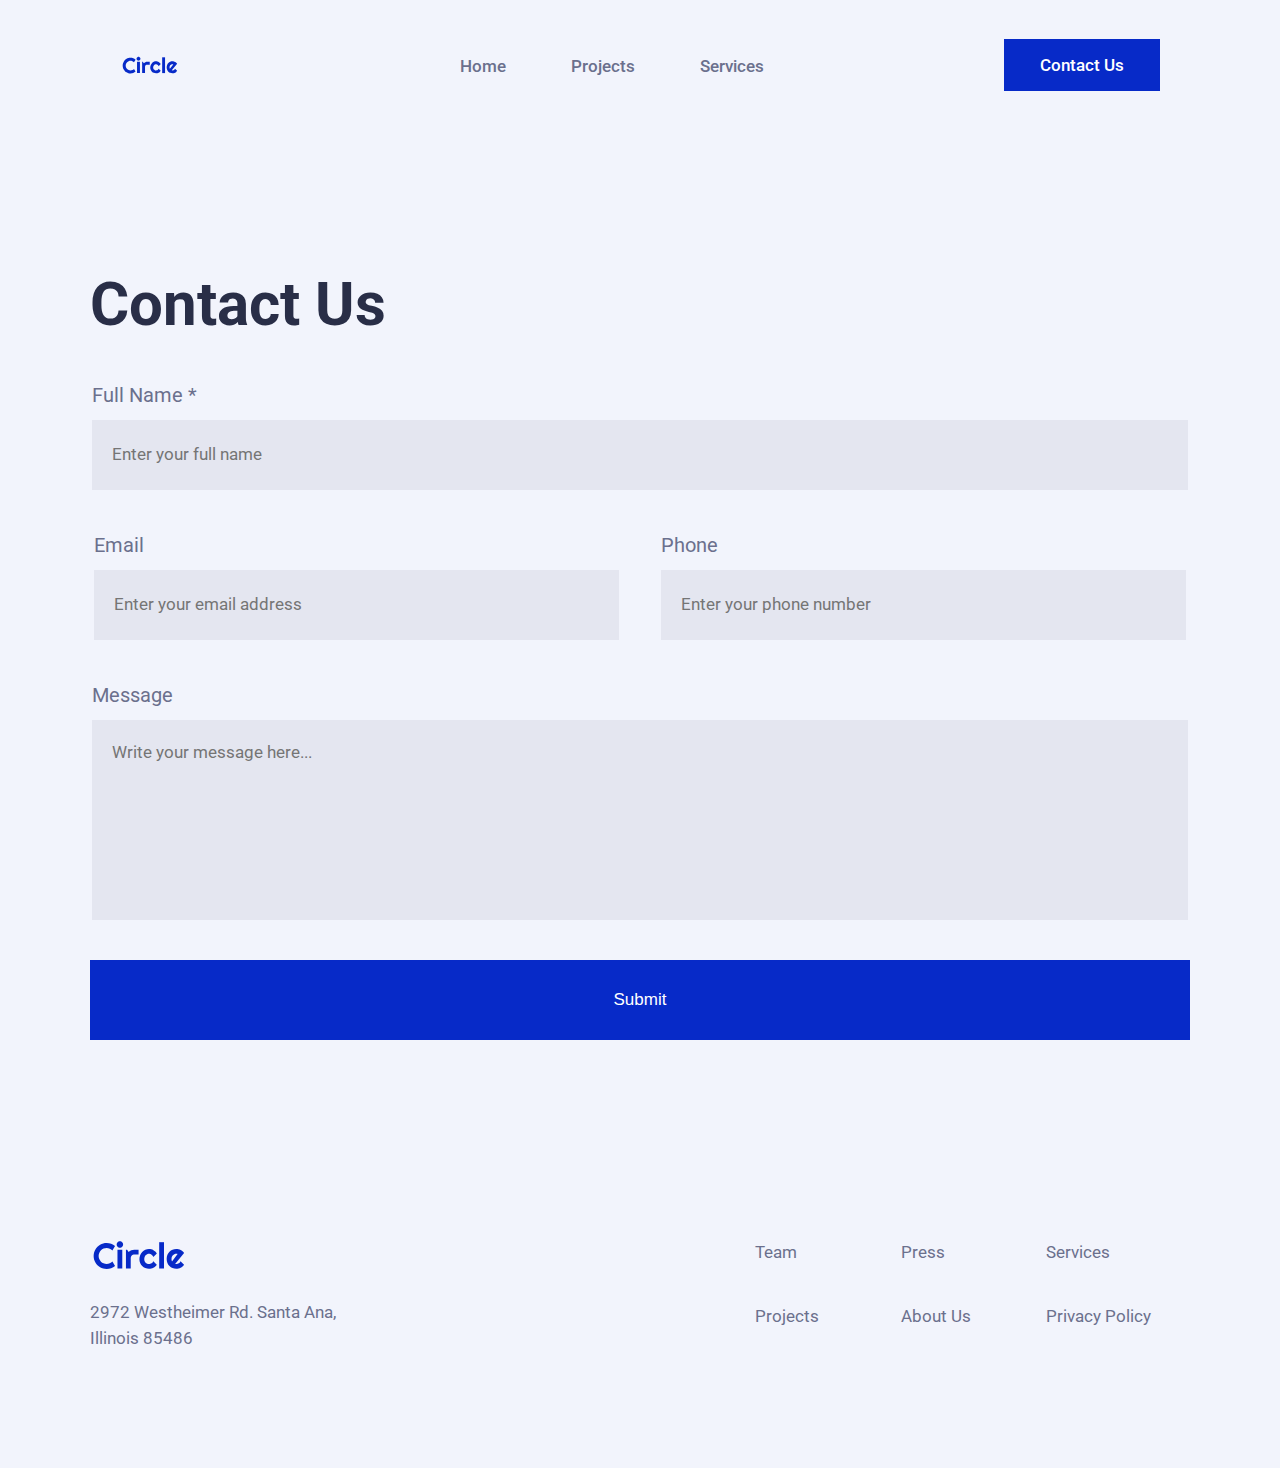
==== contact.html @ 05b60bf9 "desktop ready" ====
<!DOCTYPE html>
<html lang="en">
  <head>
    <meta charset="UTF-8" />
    <meta http-equiv="X-UA-Compatible" content="IE=edge" />
    <meta name="viewport" content="width=device-width, initial-scale=1.0" />
    <title>Document</title>
    <link rel="stylesheet" href="/style.css" />
    <link rel="preconnect" href="https://fonts.googleapis.com" />
    <link rel="preconnect" href="https://fonts.gstatic.com" crossorigin />
    <link
      href="https://fonts.googleapis.com/css2?family=Roboto:wght@400;500;700&display=swap"
      rel="stylesheet"
    />
  </head>
  <body class="body-regular">
    <nav>
      <img class="logo" src="/assets/logos/circle.svg" alt="circle logo" />
      <ul>
        <li>
          <a href="/">Home</a>
        </li>
        <li><a href="/project-dashcoin.html">Projects</a></li>
        <li class="last">
          <a href="#">Services</a>
        </li>
      </ul>
      <a class="button-primary button-contact" href="/contact.html"
        >Contact Us</a
      >
    </nav>
    <section id="contact">
      <form>
        <h1>Contact Us</h1>
        <fieldset>
          <label for="name" class="body-regular">Full Name *</label>
          <input
            class="headline-regular"
            type="text"
            name="name"
            placeholder="Enter your full name"
          />
        </fieldset>

        <fieldset class="horizontal-split">
          <fieldset>
            <label for="email" class="body-regular">Email</label>
            <input
              class="headline-regular"
              type="email"
              name="email"
              placeholder="Enter your email address"
            />
          </fieldset>
          <fieldset>
            <label for="phone" class="body-regular">Phone</label>
            <input
              class="headline-regular"
              type="tel"
              name="phone"
              placeholder="Enter your phone number"
            />
          </fieldset>
        </fieldset>

        <fieldset>
          <label for="message" class="body-regular">Message</label>
          <textarea
            class="headline-regular"
            placeholder="Write your message here..."
            name="message"
          ></textarea>
        </fieldset>
        <button class="button-primary">Submit</button>
      </form>
    </section>
    <footer>
      <div class="footer-circle">
        <img src="/assets/project-assets/logos/circle.svg" alt="circle-logo" />
        <p class="headline-regular">
          2972 Westheimer Rd. Santa Ana, Illinois 85486
        </p>
      </div>
      <div class="footer-links">
        <a class="headline-regular" href="#">Team</a>
        <a class="headline-regular" href="#">Press</a>
        <a class="headline-regular" href="#">Services</a>
        <a class="headline-regular" href="#">Projects</a>
        <a class="headline-regular" href="#">About Us</a>
        <a class="headline-regular" href="#">Privacy Policy</a>
      </div>
    </footer>
  </body>
</html>
---- style.css ----
:root {
  --color-primary-default: #072ac8;
  --color-accent: #43d2ff;
  --color-primary-hover: #a2d6f9;
  --color-primary-tapped: #d1edff;
  --color-neutral-dark: #292e47;
  --color-neutral-medium: #6b708d;
  --color-neutral-light: #f2f4fc;
  --color-neutral-light-blue: #ecf7ff;
  --color-secondary: #ffc600;
}

* {
  box-sizing: border-box;
}

html,
body {
  margin: 0;
  padding: 0;
}
body {
  background-color: var(--color-neutral-light);
  font-family: "Roboto", sans-serif;
  color: var(--color-neutral-medium);
  max-width: 1100px;
  margin: 0 auto;
}
h1,
h2,
h3,
h4 {
  color: var(--color-neutral-dark);
}
h1 {
  font-weight: 700;
  font-size: 60px;
  line-height: 70px;
}
h2 {
  font-weight: 700;
  font-size: 50px;
  line-height: 59px;
}
h3 {
  font-weight: 700;
  font-size: 40px;
  line-height: 47px;
}
h4 {
  font-weight: 700;
  font-size: 24px;
  line-height: 28px;
}
.body-medium {
  font-weight: 500;
  font-size: 24px;
  line-height: 28px;
}
.body-regular {
  font-weight: 400;
  font-size: 20px;
  line-height: 150%;
}
.headline-regular {
  font-weight: 400;
  font-size: 17px;
  line-height: 150%;
}
.headline-medium {
  font-weight: 500;
  font-size: 17px;
  line-height: 130%;
}
.caption-1-text {
  font-weight: 400;
  font-size: 15px;
  line-height: 18px;
}
.caption-2-text {
  font-weight: 400;
  font-size: 13px;
  line-height: 15px;
}
a {
  color: var(--color-primary-default);
  text-decoration: none;
}
a:hover {
  color: var(--color-primary-hover);
}
a:active {
  color: var(--color-primary-tapped);
}

.button-primary {
  background-color: var(--color-primary-default);
  font-weight: 500;
  font-size: 17px;
  line-height: 130%;
  color: white;
  border: none;
  padding: 15px 36px;
}

nav {
  display: flex;
  justify-content: space-between;
  align-items: center;
  padding: 30px;
}
.logo {
  width: 60px;
  height: 18px;
}
nav > ul {
  list-style: none;
}
nav > ul > li {
  display: inline-block;
  margin-right: 60px;
}
nav > ul > li.last {
  margin-right: 0;
}
nav > ul > li > a {
  font-weight: 500;
  font-size: 17px;
  line-height: 130%;
  color: var(--color-neutral-medium);
}
nav > ul > li > a.active {
  color: var(--color-primary-default);
}
#hero {
  display: flex;
  flex-direction: row;
  align-items: center;
  margin-top: 100px;
}
.hero-text {
  width: 530px;
}
.hero-text h1 {
  margin-bottom: 30px;
}
.hero-text p {
  width: 435px;
  margin-bottom: 40px;
}
.button-work {
  background-color: transparent;
  font-weight: 500;
  font-size: 17px;
  line-height: 130%;
  color: var(--color-neutral-medium);
  border: none;
  padding: 15px 36px;
}
.hero-images {
  position: relative;
  width: 570px;
  height: 637px;
}
.hero-guy {
  position: absolute;
  top: 0;
  bottom: 0;
  left: 0;
  right: 0;
}
.hero-guy img {
  width: 100%;
  height: auto;
}
.hero-image1 {
  display: block;
  width: 190px;
  height: 216px;
  position: absolute;
  top: 25px;
  left: 0;
}
.hero-image2 {
  position: absolute;
  bottom: -13px;
  right: 0;
  width: 190px;
  height: 193px;
}
.hero-image2 img {
  width: 300px;
  height: auto;
}

#client-logos {
  display: flex;
  justify-content: space-between;
  height: auto;
  position: relative;
  margin-top: 130px;
}
#client-logos img {
  filter: grayscale(100%);
}

#projects {
  margin-top: 200px;
}
#projects h3 {
  margin-bottom: 70px;
}
.projects {
  display: flex;
  flex-direction: row;
  justify-content: space-between;
}
.project {
  background-color: white;
  width: 340px;
}
.project-title {
  color: var(--color-neutral-dark);
  margin-bottom: 10px;
}
.project-text {
  padding: 30px;
}
.project-description {
  margin-bottom: 54px;
}
.project img {
  width: auto;
  height: 240px;
}

#testimonial {
  position: relative;
  margin-top: 204px;
  margin-left: -110px;
  margin-right: -110px;
  height: 622px;
  background-image: url(/assets/project-assets/testimonial-section/orbit.png);
  background-color: var(--color-neutral-dark);
  background-repeat: no-repeat;
  background-position: center;
  background-size: contain;
  padding: 120px 110px;
  text-align: center;
  display: flex;
  flex-direction: column;
  justify-content: space-between;
}
#testimonial h3 {
  color: var(--color-neutral-light);
}
.testimonial-text {
  color: var(--color-secondary);
  width: 596px;
  margin: 0 auto;
}
.testimonial-person {
  margin: 0 auto;
  display: flex;
  flex-direction: row;

  width: 171px;
  height: 50px;
}
.testimonial-person img {
  display: block;
  width: 50px;
  height: 50px;
  margin-right: 10px;
}
.testimonial-person > div {
  display: flex;
  flex-direction: column;
  justify-content: space-between;
  height: 37px;
  margin-top: auto;
  margin-bottom: auto;
}
.testimonial-person p {
  text-align: left;
  margin: 0;
}
.testimonial-person-name {
  font-size: 17px;
  font-weight: 400;
  line-height: 100%;
  color: var(--color-primary-hover);
}
.testimonial-person-company {
  color: var(--color-neutral-light);
}
.memojis {
  pointer-events: none;
  position: absolute;
  top: 0;
  right: 0;
  bottom: 0;
  left: 0;
}
.memojis img {
  display: block;
  position: absolute;
  width: 150px;
  width: 150px;
}
.memoji-1 {
  top: 51px;
  left: 63px;
}
.memoji-2 {
  top: 51px;
  right: 72px;
}
.memoji-3 {
  left: 63px;
  bottom: 73px;
}
.memoji-4 {
  right: 72px;
  bottom: 73px;
}

#services {
  margin-top: 196px;
}
.services {
  display: flex;
  flex-direction: row;
  justify-content: space-between;
}
.service {
  background-color: white;
  width: 340px;
  padding: 40px 30px;
}
.service-icon {
  border-radius: 100%;
  width: 80px;
  height: 80px;
  aspect-ratio: 1;
  background-color: var(--color-neutral-light-blue);
  margin-bottom: 30px;
}
.service-icon img {
  margin: 20px 20px;
  width: 40px;
  height: 40px;
}
.service-type {
  color: var(--color-neutral-dark);
}
.service p {
  margin-bottom: 36px;
}
#newsletter {
  background-color: #ffc600;
  padding: 136px 110px 137px;
  margin-top: 200px;
  height: 500px;
  text-align: center;
}
#newsletter h3 {
  margin-bottom: 20px;
}
#newsletter p {
  color: var(--color-neutral-dark);
  margin-bottom: 50px;
}
.email-subscribe {
  position: relative;
}
.icon-mail {
  position: absolute;
  left: 156px;
  top: 25px;
  width: 30px;
  height: 30px;
}
.button-subscribe {
  width: 198px;
  height: 80px;
}
#newsletter input {
  width: 393px;
  height: 80px;
  border: 0;
  margin-right: 20px;
  padding-left: 70px;
}
#newsletter input,
#newsletter input::placeholder {
  font-family: "Roboto", sans-serif;
  font-weight: 400;
  font-size: 17px;
  line-height: 150%;
  color: var(--color-neutral-dark);
}
.newsletter-text {
  display: flex;
  align-items: center;
  padding: 50px;
  flex-direction: column;
}

footer {
  margin-top: 200px;
  margin-bottom: 100px;
  display: flex;
  flex-direction: row;
  justify-content: space-between;
}

.footer-circle img {
  display: block;
  width: 98.38px;
  height: 30px;
  margin-bottom: 30px;
}
.footer-circle p {
  width: 260px;
}

.footer-links {
  width: 435px;
  display: flex;
  justify-content: space-between;
  flex-wrap: wrap;
}
.footer-links a {
  color: var(--color-neutral-medium);
  flex-basis: 33%;
}

.project-types-single {
  display: flex;
  flex-direction: row;
  justify-content: space-between;
  margin-bottom: 50px;
}
#project {
  margin-top: 140px;
}
#project h1 {
  margin-bottom: 0;
}
#project .subheading {
  display: flex;
  justify-content: space-between;
  margin-bottom: 80px;
}
#project .completed-date {
  color: var(--color-neutral-dark);
}
#project .completed-date span {
  color: var(--color-neutral-medium);
}
.project-header {
  width: 100%;
  height: 444px;
  background-repeat: no-repeat;
  background-size: cover;
  background-position: center;
  margin-bottom: 70px;
}
.simplify-header {
  background-image: url("/assets/project-assets/projects-section/1.jpg");
}
.dashcoin-header {
  background-image: url("/assets/project-assets/projects-section/2.jpg");
}
.vectorify-header {
  background-image: url("/assets/project-assets/projects-section/3.jpg");
}

#contact {
  margin-top: 140px;
}
#contact fieldset {
  display: flex;
  flex-direction: column;
  border: 0;
  padding: 0;
  margin-bottom: 40px;
}
#contact fieldset fieldset {
  margin-bottom: 0;
}
#contact fieldset label {
  margin-bottom: 10px;
}
#contact input::placeholder,
#contact textarea::placeholder {
  font-family: "Roboto", sans-serif;
  font-weight: 400;
  font-size: 17px;
  line-height: 150%;
}
#contact fieldset input,
#contact fieldset textarea {
  height: 70px;
  border: 0;
  padding: 20px;
  background-color: #6b708d1a;
}
#contact fieldset textarea {
  height: 200px;
  resize: none;
}
#contact fieldset.horizontal-split {
  flex-direction: row;
}
#contact fieldset.horizontal-split fieldset {
  flex-basis: 50%;
}
#contact fieldset.horizontal-split fieldset + fieldset {
  margin-left: 40px;
}
#contact button {
  width: 100%;
  height: 80px;
}
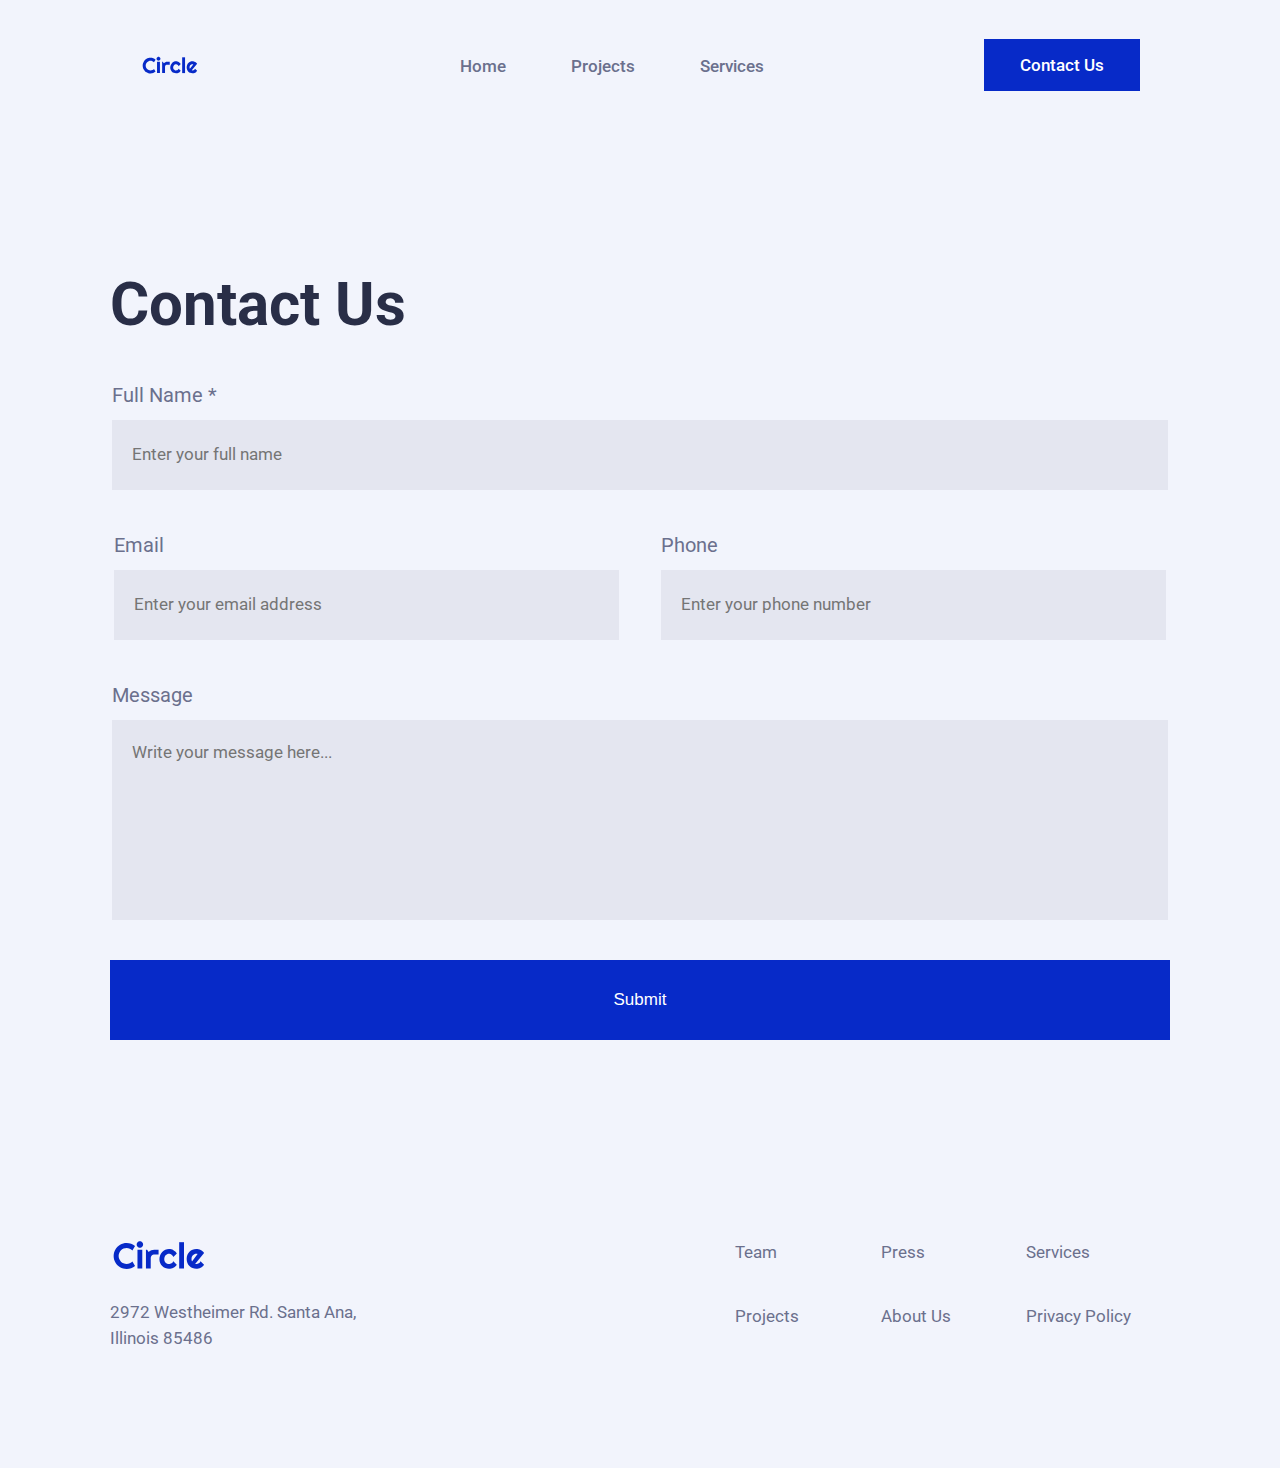
==== commit 5a0cf5db: "sprint 3" ====
--- a/contact.html
+++ b/contact.html
@@ -78,7 +78,7 @@
       <div class="footer-circle">
         <img src="/assets/project-assets/logos/circle.svg" alt="circle-logo" />
         <p class="headline-regular">
-          2972 Westheimer Rd. Santa Ana, Illinois 85486
+          2972 Westheimer Rd. Santa Ana,<br />Illinois 85486
         </p>
       </div>
       <div class="footer-links">
--- a/style.css
+++ b/style.css
@@ -18,6 +18,7 @@
 body {
   margin: 0;
   padding: 0;
+  width: 100%;
 }
 body {
   background-color: var(--color-neutral-light);
@@ -25,6 +26,7 @@
   color: var(--color-neutral-medium);
   max-width: 1100px;
   margin: 0 auto;
+  padding: 0 20px;
 }
 h1,
 h2,
@@ -135,11 +137,14 @@
 #hero {
   display: flex;
   flex-direction: row;
+  flex-wrap: wrap;
   align-items: center;
   margin-top: 100px;
+  justify-content: space-between;
 }
 .hero-text {
-  width: 530px;
+  min-width: 475px;
+  max-width: 530px;
 }
 .hero-text h1 {
   margin-bottom: 30px;
@@ -159,7 +164,8 @@
 }
 .hero-images {
   position: relative;
-  width: 570px;
+  min-width: 475px;
+  max-width: 570px;
   height: 637px;
 }
 .hero-guy {
@@ -192,16 +198,45 @@
   width: 300px;
   height: auto;
 }
+@media (max-width: 1060px) {
+  #hero {
+    justify-content: space-around;
+  }
+  .hero-text {
+    margin-bottom: 40px;
+    text-align: center;
+  }
+  .hero-text p {
+    width: auto;
+  }
+  .hero-image1,
+  .hero-image2 {
+    display: none;
+  }
+}
 
 #client-logos {
   display: flex;
   justify-content: space-between;
+  flex-wrap: wrap;
   height: auto;
   position: relative;
   margin-top: 130px;
 }
 #client-logos img {
   filter: grayscale(100%);
+  margin-right: 20px;
+  margin-bottom: 20px;
+}
+@media (max-width: 800px) {
+  .client-logo {
+    text-align: center;
+    flex-basis: 50%;
+    margin-bottom: 40px;
+  }
+  .logo-amazon {
+    display: none;
+  }
 }
 
 #projects {
@@ -213,11 +248,13 @@
 .projects {
   display: flex;
   flex-direction: row;
-  justify-content: space-between;
+  justify-content: space-around;
+  flex-wrap: wrap;
 }
 .project {
   background-color: white;
-  width: 340px;
+  margin-bottom: 40px;
+  max-width: 320px;
 }
 .project-title {
   color: var(--color-neutral-dark);
@@ -230,7 +267,7 @@
   margin-bottom: 54px;
 }
 .project img {
-  width: auto;
+  width: 100%;
   height: 240px;
 }
 
@@ -244,7 +281,7 @@
   background-color: var(--color-neutral-dark);
   background-repeat: no-repeat;
   background-position: center;
-  background-size: contain;
+  background-size: cover;
   padding: 120px 110px;
   text-align: center;
   display: flex;
@@ -324,6 +361,25 @@
   right: 72px;
   bottom: 73px;
 }
+@media (max-width: 1280px) {
+  #testimonial {
+    margin-left: -20px;
+    margin-right: -20px;
+  }
+  #testimonial h3 {
+    max-width: 400px;
+    margin: 0 auto;
+  }
+  .testimonial-text {
+    width: auto;
+    margin-bottom: 40px;
+  }
+}
+@media (max-width: 800px) {
+  .memojis {
+    display: none;
+  }
+}
 
 #services {
   margin-top: 196px;
@@ -335,7 +391,9 @@
 }
 .service {
   background-color: white;
-  width: 340px;
+  min-width: 200px;
+  max-width: 340px;
+  margin-right: 20px;
   padding: 40px 30px;
 }
 .service-icon {
@@ -357,11 +415,22 @@
 .service p {
   margin-bottom: 36px;
 }
+@media (max-width: 800px) {
+  .services {
+    display: block;
+  }
+  .service {
+    width: 100%;
+    max-width: 100%;
+    margin-bottom: 40px;
+  }
+}
+
 #newsletter {
   background-color: #ffc600;
   padding: 136px 110px 137px;
   margin-top: 200px;
-  height: 500px;
+  min-height: 500px;
   text-align: center;
 }
 #newsletter h3 {
@@ -371,26 +440,28 @@
   color: var(--color-neutral-dark);
   margin-bottom: 50px;
 }
-.email-subscribe {
-  position: relative;
-}
 .icon-mail {
   position: absolute;
-  left: 156px;
+  left: 25px;
   top: 25px;
   width: 30px;
   height: 30px;
 }
 .button-subscribe {
-  width: 198px;
+  min-width: 198px;
   height: 80px;
 }
+#newsletter .email-input {
+  display: inline-block;
+  position: relative;
+  margin-right: 20px;
+  margin-bottom: 20px;
+}
 #newsletter input {
+  padding-left: 70px;
   width: 393px;
   height: 80px;
   border: 0;
-  margin-right: 20px;
-  padding-left: 70px;
 }
 #newsletter input,
 #newsletter input::placeholder {
@@ -405,6 +476,17 @@
   align-items: center;
   padding: 50px;
   flex-direction: column;
+}
+@media (max-width: 895px) {
+  #newsletter {
+    margin-left: -20px;
+    margin-right: -20px;
+  }
+  #newsletter input,
+  .email-input,
+  .button-subscribe {
+    width: 100%;
+  }
 }
 
 footer {
@@ -421,9 +503,6 @@
   height: 30px;
   margin-bottom: 30px;
 }
-.footer-circle p {
-  width: 260px;
-}
 
 .footer-links {
   width: 435px;
@@ -434,6 +513,15 @@
 .footer-links a {
   color: var(--color-neutral-medium);
   flex-basis: 33%;
+}
+@media (max-width: 800px) {
+  footer {
+    flex-direction: column;
+    align-items: center;
+  }
+  .footer-circle img {
+    margin: 0 auto 20px;
+  }
 }
 
 .project-types-single {
